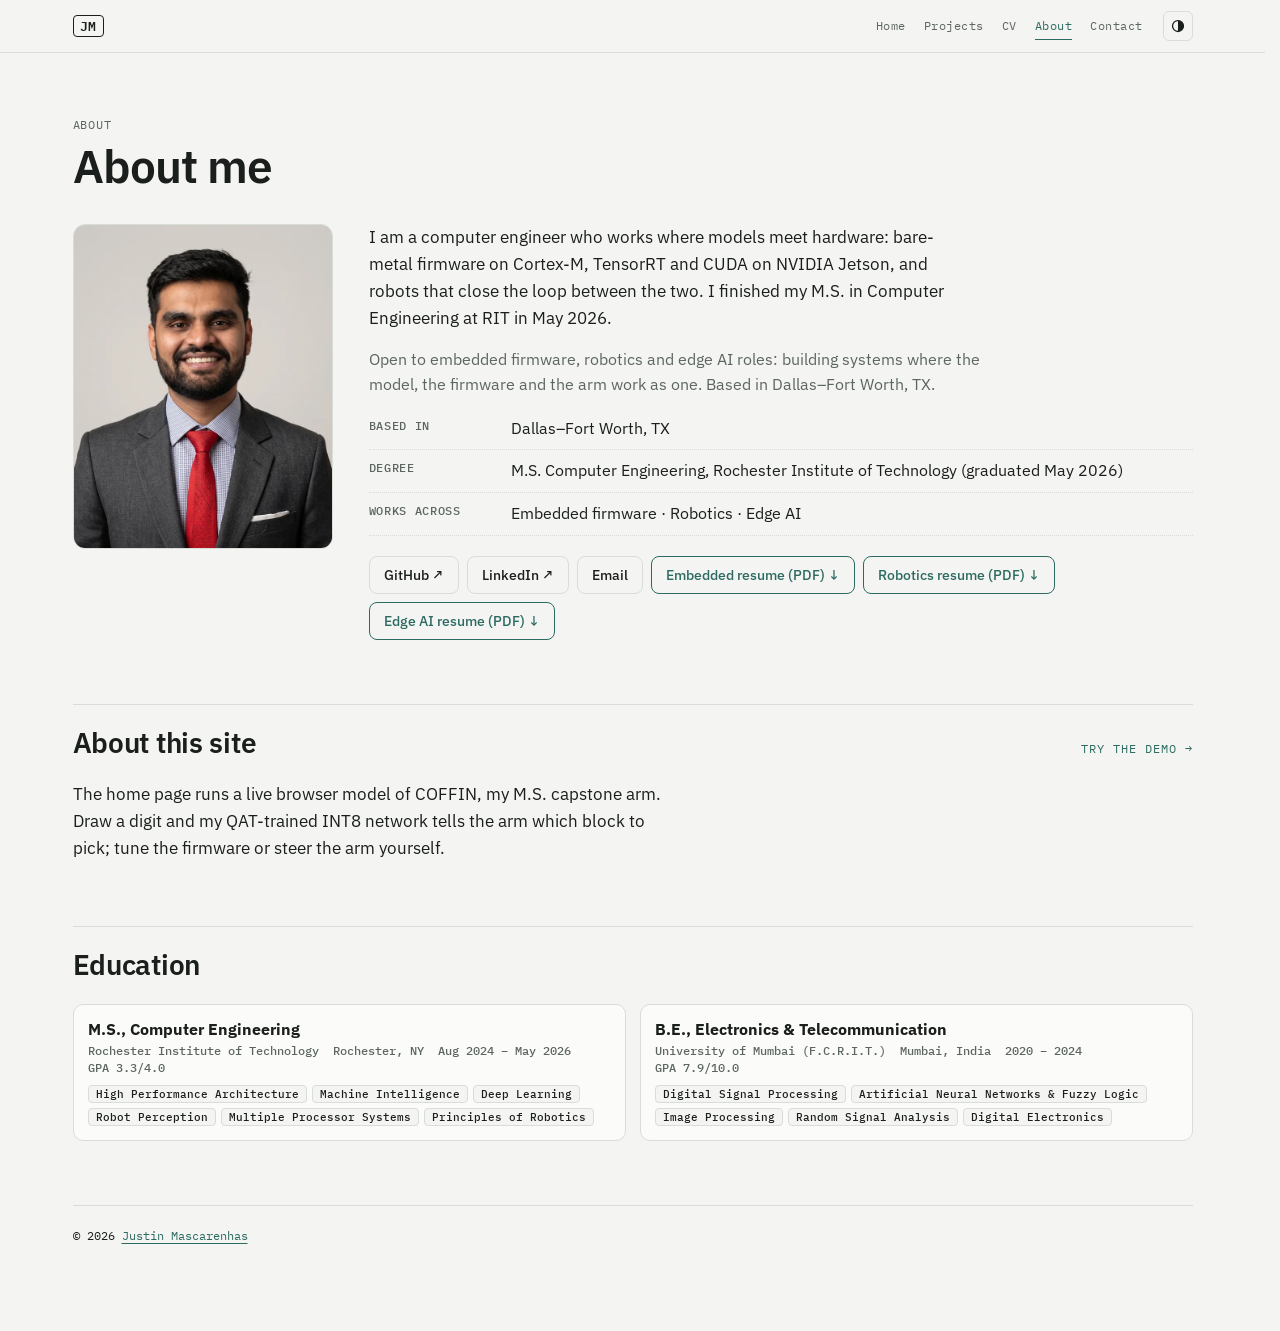
==== about/index.html @ 7a871460 "Command: sliders span exactly the scope; Perceive toggle reads "Parallel" The TX line now has its ow" ====
<!doctype html>
<html lang="en" data-focus="system">
<head>
<meta charset="utf-8">
<meta name="viewport" content="width=device-width, initial-scale=1">
<title>About · Justin Mascarenhas</title>
<meta name="description" content="About Justin Mascarenhas, a computer engineer working across embedded firmware, robotics and edge AI, based in Dallas–Fort Worth, TX.">
<link rel="canonical" href="https://justinmascarenhas.com/about/">
<meta property="og:type" content="website">
<meta property="og:site_name" content="Justin Mascarenhas">
<meta property="og:url" content="https://justinmascarenhas.com/about/">
<meta property="og:title" content="About · Justin Mascarenhas">
<meta property="og:description" content="About Justin Mascarenhas, a computer engineer working across embedded firmware, robotics and edge AI, based in Dallas–Fort Worth, TX.">
<meta property="og:image" content="https://justinmascarenhas.com/assets/img/og-image.png">
<meta property="og:image:width" content="1200">
<meta property="og:image:height" content="630">
<meta property="og:image:alt" content="Justin Mascarenhas: robotics, firmware and edge AI">
<meta name="twitter:card" content="summary_large_image">
<meta name="twitter:title" content="About · Justin Mascarenhas">
<meta name="twitter:description" content="About Justin Mascarenhas, a computer engineer working across embedded firmware, robotics and edge AI, based in Dallas–Fort Worth, TX.">
<meta name="twitter:image" content="https://justinmascarenhas.com/assets/img/og-image.png">
<meta name="theme-color" content="#f4f5f2" media="(prefers-color-scheme: light)">
<meta name="theme-color" content="#111413" media="(prefers-color-scheme: dark)">
<link rel="icon" href="/favicon.svg" type="image/svg+xml">
<script>try{var t=localStorage.getItem("jm-theme");if(t)document.documentElement.setAttribute("data-theme",t)}catch(e){}</script>
<link rel="preconnect" href="https://fonts.googleapis.com">
<link rel="preconnect" href="https://fonts.gstatic.com" crossorigin>
<link rel="stylesheet" href="https://fonts.googleapis.com/css2?family=IBM+Plex+Mono:wght@400;500;600&family=IBM+Plex+Sans:wght@400;500;600&display=swap">
<link rel="stylesheet" href="/assets/css/site.css?v=68e32e24">
<script type="application/ld+json">
{"@context":"https://schema.org","@type":"Person","name":"Justin Mascarenhas","url":"https://justinmascarenhas.com/","sameAs":["https://www.linkedin.com/in/justinmascarenhas/","https://github.com/Jkdxbns"],"alumniOf":{"@type":"CollegeOrUniversity","name":"Rochester Institute of Technology"}}
</script>
</head>
<body>
<a class="skip" href="#main">Skip to content</a>
<svg width="0" height="0" style="position:absolute" aria-hidden="true" focusable="false"><defs>
  <pattern id="gp-minor" width="12" height="12" patternUnits="userSpaceOnUse"><path class="gm" d="M12 0H0V12" fill="none"/></pattern>
  <pattern id="gp-major" width="60" height="60" patternUnits="userSpaceOnUse"><path class="gM" d="M60 0H0V60" fill="none"/></pattern>
</defs></svg>

<header class="top">
  <div class="top-in">
    <a class="mark" href="/" aria-label="Justin Mascarenhas, home">JM</a>
    <nav class="nav" aria-label="Sections">
      <a href="/">Home</a><a href="/projects/">Projects</a><a href="/cv/">CV</a><a href="/about/" aria-current="page">About</a><a href="/#contact">Contact</a>
    </nav>
    <button class="btn tbtn" id="themeBtn" type="button" aria-label="Toggle light or dark theme"><svg viewBox="0 0 16 16" aria-hidden="true"><circle cx="8" cy="8" r="6.25" fill="none" stroke="currentColor" stroke-width="1.5"/><path d="M8 1.75a6.25 6.25 0 0 1 0 12.5z" fill="currentColor"/></svg></button>
  </div>
</header>

<main class="wrap page" id="main">
  <section class="pg-hd">
    <div class="label">About</div>
    <h1>About me</h1>
  </section>
  <div class="me">
    <div class="me-photo" id="aboutPhoto"></div>
    <div class="me-text">
      <p class="about-text" id="aboutText"></p>
      <p class="me-open" id="aboutOpen"></p>
      <dl class="facts" id="aboutFacts"></dl>
      <div class="me-links" id="aboutLinks"></div>
    </div>
  </div>

  <section class="sec" aria-labelledby="h-site">
    <div class="shd"><h2 id="h-site">About this site</h2><a class="label lk" href="/#hero">Try the demo →</a></div>
    <p class="about-text" id="aboutSite"></p>
  </section>

  <section class="sec" aria-labelledby="h-edu">
    <div class="shd"><h2 id="h-edu">Education</h2></div>
    <div class="edu edu-2" id="edu"></div>
  </section>

  <footer class="foot"><span>© 2026 <a href="/">Justin Mascarenhas</a></span></footer>
</main>

<div class="dr-back" id="drBack" hidden></div>
<aside class="drawer" id="drawer" role="dialog" aria-modal="true" aria-labelledby="drTitle" hidden tabindex="-1">
  <div class="dr-hd"><span class="label">Project</span><button class="btn dr-x" id="drClose" type="button" aria-label="Close project details">×</button></div>
  <div class="dr-body" id="drBody"></div>
</aside>

<noscript><p class="wrap">The live demos and project lists need JavaScript. Email: jmascarenhas1998@gmail.com · <a href="https://www.linkedin.com/in/justinmascarenhas/">LinkedIn</a> · <a href="https://github.com/Jkdxbns">GitHub</a></p></noscript>

<script src="/assets/data/content.js?v=7804a0d4"></script>
<script src="/assets/js/theme.js?v=f0f8a6a8"></script>
<script src="/assets/js/site.js?v=393de1bf"></script>
</body>
</html>
---- assets/css/site.css ----
/* Datasheet design system. Hero rules are ported verbatim from hero-reference.html; site rules follow. */
/* Layout: hero text + focus switch; a layer chain (Perceive → Command → Move); then one system board: Edge AI panel | arm panel on top, firmware panel full width below. */
:root{
  --bg:#f4f5f2; --panel:#fbfcfa; --fg:#1a1e1c; --muted:#5c6560; --line:#d8ddd8; --grid:#e7eae6;
  --accent:#2c6a62; --accent-soft:#e2edea; --warm:#a87622; --warm-soft:#f3ead9; --slate:#6b7a86;
  --danger:#b0443a; --danger-soft:#f6e3df;
  /* scope screens are instruments: dark in both themes by choice */
  --scr:#0f1312; --scr-grid:#1f2624; --scr-axis:#33403c; --scr-text:#8e9a95; --ch1:#e0b45a; --cnt:#7fc2b6; --uev:#9aa7c4;
  --f-sans:"IBM Plex Sans",system-ui,-apple-system,"Segoe UI",sans-serif;
  --f-mono:"IBM Plex Mono",ui-monospace,SFMono-Regular,Menlo,monospace;
}
@media (prefers-color-scheme:dark){:root:not([data-theme="light"]){
  --bg:#111413; --panel:#161a18; --fg:#e1e5e2; --muted:#939d97; --line:#29302c; --grid:#1c211f;
  --accent:#84c0b5; --accent-soft:#1c2a27; --warm:#d6a650; --warm-soft:#2a2418; --slate:#9aaab6;
  --danger:#e3806f; --danger-soft:#2e1c19; --scr:#0b0e0d; color-scheme:dark}}
:root[data-theme="dark"]{
  --bg:#111413; --panel:#161a18; --fg:#e1e5e2; --muted:#939d97; --line:#29302c; --grid:#1c211f;
  --accent:#84c0b5; --accent-soft:#1c2a27; --warm:#d6a650; --warm-soft:#2a2418; --slate:#9aaab6;
  --danger:#e3806f; --danger-soft:#2e1c19; --scr:#0b0e0d; color-scheme:dark}
*{box-sizing:border-box}
html{scroll-behavior:smooth}
body{background:var(--bg);color:var(--fg);font-family:var(--f-sans);font-size:16px;line-height:1.6;-webkit-font-smoothing:antialiased}
.wrap{max-width:1160px;margin:0 auto;padding-inline:20px;padding-block:18px 56px}
.btn{font:500 12px var(--f-mono);background:none;border:1px solid var(--line);color:var(--fg);border-radius:6px;padding:5px 10px;cursor:pointer;text-decoration:none;display:inline-block}
.btn:hover{border-color:var(--fg)}
.btn.primary{background:var(--fg);color:var(--bg);border-color:var(--fg)}
:focus-visible{outline:2px solid var(--accent);outline-offset:3px}
.label{font-family:var(--f-mono);font-size:12px;letter-spacing:.08em;text-transform:uppercase;color:var(--muted)}

/* hero text */
.intro{display:grid;grid-template-columns:minmax(0,1.3fr) minmax(0,1fr);gap:20px 48px;align-items:end;padding-block:40px 22px}
@media (max-width:900px){.intro{grid-template-columns:1fr;padding-block:28px 16px}}
h1{font-size:clamp(30px,4vw,46px);line-height:1.08;letter-spacing:-.02em;margin:10px 0 12px;font-weight:600;text-wrap:balance}
.sum{color:var(--muted);max-width:56ch;margin:0}
.side{display:grid;gap:14px}
.ctas{display:flex;flex-wrap:wrap;gap:8px}
.ctas{gap:10px}
.ctas .btn{font:500 15px var(--f-sans);padding:11px 16px;border-radius:8px}
.ctas #resume{background:var(--accent);border-color:var(--accent);color:var(--bg);font-weight:600}
.ctas #resume:hover{filter:brightness(1.08)}
.ctas .cta-contact{border-color:var(--accent);color:var(--accent);font-weight:600}
.ctas .cta-contact:hover{background:var(--accent-soft)}
@media (max-width:420px){.ctas .btn{font-size:14.5px;padding:11px 16px}}
/* sub-text: the live line plus invisible copies of every focus's line share one cell, so its height never changes */
.subwrap{display:grid}
.subwrap>.sum{grid-area:1/1}
.subwrap>.ghost{visibility:hidden}
/* the Resume slot keeps its width when its PDF is missing, so switching focus never moves the buttons */
.ctas #resume{text-align:center}
.ctas #resume[hidden]{display:inline-block!important;visibility:hidden}
.fsw{display:grid;grid-template-columns:repeat(4,minmax(0,1fr));border:1px solid var(--line);border-radius:8px;padding:3px;gap:3px;background:var(--panel);max-width:100%}
.fsw button{font:500 13.5px var(--f-sans);border:0;background:none;color:var(--muted);padding:7px 12px;border-radius:6px;cursor:pointer;white-space:nowrap}
.fsw button[aria-pressed="true"]{background:var(--fg);color:var(--bg)}
.fsw button:not([aria-pressed="true"]):hover{color:var(--fg)}
@media (max-width:440px){.fsw{grid-template-columns:repeat(2,1fr)}}

/* layer chain */
.chain{display:flex;align-items:center;gap:8px;margin-bottom:12px;overflow-x:auto;padding-block:2px}
.layer{font:500 12.5px var(--f-mono);display:inline-flex;align-items:center;gap:6px;padding:5px 12px;border-radius:999px;border:1px solid var(--line);color:var(--muted);background:var(--panel);cursor:pointer;transition:background .35s,color .35s,border-color .35s;white-space:nowrap}
.layer small{font-size:11px;opacity:.75}
.layer::before{content:"";width:7px;height:7px;border-radius:50%;background:var(--line);transition:background .15s,box-shadow .15s}
.layer.on{background:var(--accent);border-color:var(--accent);color:var(--bg)}
.layer.on::before{background:var(--bg);box-shadow:0 0 0 2px color-mix(in srgb,var(--bg) 35%,transparent)}
.layer.flash{animation:cmdflash .45s linear}
.layer.flash.err{animation-name:cmderr}
@keyframes cmdflash{0%,30%,62%{background:var(--warm);border-color:var(--warm);color:var(--bg)}15%,46%,100%{background:var(--panel);border-color:var(--warm);color:var(--warm)}}
@keyframes cmderr{0%,30%,62%{background:var(--danger);border-color:var(--danger);color:var(--bg)}15%,46%,100%{background:var(--panel);border-color:var(--danger);color:var(--danger)}}
.layer.focus:not(.on){border-color:var(--accent);color:var(--accent)}
.layer:hover{border-color:var(--fg)}
.arrow{flex:1;min-width:16px;height:1px;background:var(--line);position:relative}
.arrow::after{content:"";position:absolute;right:0;top:-3px;border:3.5px solid transparent;border-left:6px solid var(--line);border-right:0}
@media (max-width:520px){.layer small{display:none}}

/* board */
/* one-line visitor hint under the layer chain (fixed text, so focus switches never move it) */
.hint-line{display:flex;gap:12px;align-items:baseline;margin:0 0 14px;font-size:14px;line-height:1.55;color:var(--fg);
  background:var(--accent-soft);border:1px solid color-mix(in srgb,var(--accent) 35%,transparent);border-left:3px solid var(--accent);border-radius:6px;padding:9px 14px}
.hint-line b{color:var(--accent);font-weight:600}
.hint-line .try{flex:none;display:inline-flex;align-items:center;gap:6px;font:600 11px var(--f-mono);letter-spacing:.08em;text-transform:uppercase;color:var(--accent)}
.hint-line .try::before{content:"";width:7px;height:7px;border-radius:50%;background:var(--accent);animation:blink 1.4s steps(2) infinite}
@media (max-width:560px){.hint-line{flex-direction:column;gap:4px}}
@media (prefers-reduced-motion:reduce){.hint-line .try::before{animation:none}}
.board{display:grid;grid-template-columns:minmax(0,360px) minmax(0,1fr);grid-template-areas:"edge arm" "fw fw";gap:18px}
@media (max-width:900px){.board{grid-template-columns:1fr;grid-template-areas:"arm" "edge" "fw"}}
.panel{background:var(--panel);border:1px solid var(--line);border-radius:10px;overflow:hidden;min-width:0;transition:border-color .3s,box-shadow .3s}
.panel.focused{border-color:var(--accent);box-shadow:0 0 0 3px var(--accent-soft)}
.phd{min-height:42px;display:flex;justify-content:space-between;align-items:center;gap:10px;padding:0 12px;border-bottom:1px solid var(--line);font-family:var(--f-mono);font-size:12px;color:var(--muted);white-space:nowrap;overflow:hidden}
.phd b{color:var(--fg);font-weight:500}
.phd .tag{color:var(--accent)}
.disp{position:relative}
.strip{border-top:1px solid var(--line);padding:9px 12px 10px;font-family:var(--f-mono);font-size:12px}
#p-edge{grid-area:edge} #p-arm{grid-area:arm} #p-fw{grid-area:fw}
#p-edge .disp{height:380px}
#p-arm .disp{height:452px}
@media (max-width:900px){#p-arm .disp{height:340px}#p-edge .disp{height:340px}}

/* focus gating: panels outside the chosen focus are view only */
.panel.locked .disp,.panel.locked .ctl,.panel.locked .strip{cursor:not-allowed}
.panel.locked .pad,.panel.locked .net,.panel.locked .dual,.panel.locked .erow button,.panel.locked input,.panel.locked .seg{pointer-events:none}
.panel.locked .ctl,.panel.locked .clearbtn,.panel.locked .seg{opacity:.55}
.panel.locked .clearbtn{pointer-events:none}
/* arm */
.hdr-r{display:flex;align-items:center;gap:10px}
.retry{font-size:11.5px;padding:3px 9px}
.retry.attn{border-color:var(--danger);color:var(--danger);animation:attn 1.2s ease-in-out infinite}
@keyframes attn{50%{box-shadow:0 0 0 3px var(--danger-soft)}}
@media (max-width:520px){.hdr-r #hint{display:none}}
#stage{cursor:crosshair;touch-action:pan-y}
#stage.over-block,#stage.over-cam{cursor:pointer}
#stage canvas{display:block;width:100%;height:100%}
.warn{position:absolute;left:50%;top:44%;transform:translate(-50%,-50%) scale(.96);display:grid;gap:2px;justify-items:center;text-align:center;background:var(--danger-soft);border:1px solid var(--danger);color:var(--danger);border-radius:6px;padding:7px 12px;font-family:var(--f-mono);font-size:11.5px;pointer-events:none;opacity:0;transition:opacity .15s,transform .15s;max-width:calc(100% - 24px)}
.warn.on{opacity:1;transform:translate(-50%,-50%) scale(1)}
.warn b{font-weight:500;letter-spacing:.06em;display:flex;align-items:center;gap:7px}
.warn b::before{content:"";width:7px;height:7px;border-radius:50%;background:var(--danger);animation:blink .7s steps(2) infinite}
.warn span{color:var(--fg);opacity:.85}
@keyframes blink{50%{opacity:0}}
@media (max-width:480px){.warn{font-size:10.5px;padding:6px 9px}}

/* edge ai */
.seg{display:inline-flex;border:1px solid var(--line);border-radius:6px;overflow:hidden;flex:none}
.seg button{font:500 11.5px var(--f-mono);border:0;background:none;color:var(--muted);padding:4px 9px;cursor:pointer}
.seg button[aria-pressed="true"]{background:var(--accent);color:var(--bg)}
.edge{display:grid;grid-template-rows:auto minmax(0,1fr);gap:10px;padding:12px;height:100%}
.etop{display:grid;grid-template-columns:184px minmax(0,1fr);gap:14px;align-items:start}
@media (max-width:420px){.etop{grid-template-columns:150px minmax(0,1fr)}}
.pad{position:relative;width:100%;aspect-ratio:1;border:2px solid var(--accent);border-radius:8px;background:var(--bg);touch-action:none;cursor:crosshair;overflow:hidden}
.pad canvas{display:block;width:100%;height:100%}
/* the drawing area: the pad's own edge is the boundary (accent, heavier than the grey panel lines),
   with a filled "draw here" tab in its corner */
.pad canvas{transition:opacity .35s}
.pad.fade canvas{opacity:0}
.pad-tag{position:absolute;top:0;left:0;font:600 10px/14px var(--f-mono);letter-spacing:.08em;text-transform:uppercase;color:var(--bg);background:var(--accent);padding:2px 8px 3px 7px;border-radius:0 0 6px 0;pointer-events:none}
.panel.locked .pad{border-color:var(--line)}
.panel.locked .pad-tag{opacity:.4}
.pad .ph{position:absolute;inset:0;display:grid;place-items:center;font-family:var(--f-mono);font-size:12px;font-weight:500;color:var(--accent);pointer-events:none;transition:opacity .2s;text-align:center}
.digit{font-size:54px;line-height:1;font-weight:600;color:var(--accent);font-variant-numeric:tabular-nums}
.digit.wait{color:var(--line)}
.conf{font-family:var(--f-mono);font-size:11.5px;color:var(--muted)}
.cmdout{font-family:var(--f-mono);font-size:12px;color:var(--warm);margin-top:6px;min-height:1.4em}
.clearbtn{margin-top:10px;font-size:12px;padding:5px 14px}
.net{position:relative;min-height:0;min-width:0}
.net canvas{display:block;width:100%}
.tip{position:absolute;pointer-events:none;background:var(--fg);color:var(--bg);font-family:var(--f-mono);font-size:11px;line-height:1.5;padding:8px 9px;border-radius:6px;transform:translate(-50%,calc(-100% - 12px));opacity:0;transition:opacity .12s;white-space:nowrap;z-index:2;display:grid;gap:6px;justify-items:start}
.tip.on{opacity:1}
.tip canvas{width:72px;height:72px;image-rendering:pixelated;border-radius:3px}
.erow{display:flex;flex-wrap:wrap;gap:6px 12px;align-items:center}
.erow+.erow{margin-top:8px}
.counters{display:flex;flex-wrap:wrap;gap:4px 12px;color:var(--muted);font-variant-numeric:tabular-nums}
.counters b,.erow b{color:var(--fg);font-weight:500}
.muted{color:var(--muted)}

/* firmware */
/* TX line on its own row; the sliders sit beside the scope only, so their column spans exactly the canvas */
.fwgrid{display:grid;grid-template-columns:minmax(0,1.35fr) minmax(0,1fr);grid-template-areas:"tx ." "scope ctl";column-gap:18px;padding:12px}
.fwgrid .tx{grid-area:tx}.fwgrid .fscope{grid-area:scope}.fwgrid .ctl{grid-area:ctl}
@media (max-width:760px){.fwgrid{grid-template-columns:1fr;grid-template-areas:"tx" "scope" "ctl";row-gap:14px}.fwgrid .tx{margin-bottom:-6px}}
.tx{display:flex;flex-wrap:wrap;gap:4px 10px;align-items:baseline;padding-bottom:7px;margin-bottom:8px;border-bottom:1px dashed var(--line);font-family:var(--f-mono);font-size:12px}
.tx .k{color:var(--muted)}
.tx b{font-weight:500;color:var(--warm);background:var(--warm-soft);padding:0 6px;border-radius:3px}
.tx b.err{color:var(--danger);background:var(--danger-soft)}
.tx .note{color:var(--muted);margin-left:auto;overflow:hidden;text-overflow:ellipsis;white-space:nowrap;max-width:62%}
@media (max-width:480px){.tx .note{max-width:100%;margin-left:0}}
.fscope{height:156px;border-radius:8px;overflow:hidden;background:var(--scr)}
.fscope canvas{display:block;width:100%;height:100%}
/* sliders span the scope's height: first label level with its top edge, last slider level with its bottom edge */
.ctl{display:grid;gap:12px;align-content:space-between;font-family:var(--f-mono);font-size:12px}
.ctl>div:first-child .h{margin-top:-4px}  /* puts the cap height of "Joint speed" on the scope's top edge */
.ctl .h{display:flex;justify-content:space-between;gap:8px;margin-bottom:4px}
.ctl .h span{color:var(--muted)}
.ctl .h b{font-weight:500;font-variant-numeric:tabular-nums}
input[type=range]{width:100%;accent-color:var(--accent);margin:0}
.dual{position:relative;height:22px;touch-action:none;cursor:pointer}
.dual .trk{position:absolute;left:0;right:0;top:9px;height:4px;border-radius:2px;background:var(--grid)}
.dual .sel{position:absolute;top:9px;height:4px;border-radius:2px;background:var(--accent)}
.dual .th{position:absolute;top:4px;width:14px;height:14px;margin-left:-7px;border-radius:50%;background:var(--accent);border:2px solid var(--panel);box-shadow:0 0 0 1px var(--accent);padding:0;cursor:grab}
.code{background:var(--bg);border:1px solid var(--line);border-radius:6px;padding:8px 10px;font-size:11.5px;line-height:1.7;overflow-x:auto;white-space:pre}
.code .c{color:var(--muted)}
.code .n{color:var(--warm);font-weight:500}

/* ================= site (beyond the hero) ================= */
[hidden]{display:none!important}
html{scrollbar-gutter:stable;scroll-padding-top:64px}
body{margin:0;overflow-x:hidden}
img,video{max-width:100%;display:block}
a{color:inherit}
h1,h2,h3{font-weight:600}
.skip{position:absolute;left:-9999px;top:8px;z-index:60;background:var(--fg);color:var(--bg);padding:6px 10px;border-radius:6px;font:500 13px var(--f-sans)}
.skip:focus{left:12px}

/* top bar */
.top{position:sticky;top:0;z-index:30;background:var(--bg);border-bottom:1px solid var(--line)}
.top-in{max-width:1160px;margin:0 auto;padding-inline:20px;height:52px;display:flex;align-items:center;gap:20px}
.mark{font:600 13px var(--f-mono);letter-spacing:.06em;color:var(--fg);text-decoration:none;border:1px solid var(--fg);border-radius:4px;padding:2px 6px;line-height:1.3}
.mark:hover{color:var(--accent);border-color:var(--accent)}
.nav{display:flex;gap:18px;margin-left:auto;font-family:var(--f-mono);font-size:12px;letter-spacing:.04em}
.nav a{color:var(--muted);text-decoration:none;padding-block:4px}
.nav a:hover{color:var(--fg)}
.tbtn{width:30px;height:30px;padding:0;display:inline-grid;place-items:center;flex:none}
.tbtn svg{width:14px;height:14px}
@media (max-width:480px){.top-in{gap:12px}.nav{gap:11px;font-size:11.5px;letter-spacing:0}}
@media (max-width:350px){.nav{gap:8px;font-size:11px}}

/* section scaffolding */
.sec{margin-top:64px;padding-top:22px;border-top:1px solid var(--line)}
.shd{display:flex;flex-wrap:wrap;justify-content:space-between;align-items:baseline;gap:6px 18px;margin-bottom:22px}
.shd h2{font-size:clamp(22px,2.6vw,28px);line-height:1.15;letter-spacing:-.01em;margin:0}
.shd .label{white-space:nowrap}
h3.sub{font-family:var(--f-mono);font-size:12px;font-weight:500;letter-spacing:.08em;text-transform:uppercase;color:var(--muted);margin:0 0 12px}

/* rise-in: elements below the first screen start visible, slightly lowered and dimmed */
.js .rise{opacity:.35;transform:translateY(14px);transition:opacity .6s ease,transform .6s ease}
.js .rise.in{opacity:1;transform:none}

/* project cards */
.cards{display:grid;grid-template-columns:repeat(3,minmax(0,1fr));gap:18px}
@media (max-width:1023px){.cards{grid-template-columns:repeat(2,minmax(0,1fr))}}
@media (max-width:640px){.cards{grid-template-columns:minmax(0,1fr)}}
.card{position:relative;background:var(--panel);border:1px solid var(--line);border-radius:10px;overflow:hidden;display:flex;flex-direction:column;min-width:0}
.js .card.rise.in,.card{transition:opacity .6s ease,transform .25s ease,border-color .25s,box-shadow .25s}
.card:hover{border-color:var(--muted);transform:translateY(-3px);box-shadow:0 6px 18px -12px color-mix(in srgb,var(--fg) 40%,transparent)}
.card:focus-within{border-color:var(--accent)}
.media{aspect-ratio:16/9;background:var(--grid);border-bottom:1px solid var(--line);overflow:hidden;position:relative}
.media img{width:100%;height:100%;object-fit:cover}
.cbody{padding:14px 14px 16px;display:flex;flex-direction:column;gap:8px;flex:1}
.cbody h3{font-size:17px;line-height:1.3;margin:0;font-weight:600;letter-spacing:-.005em}
.cbtn{all:unset;cursor:pointer}
.cbtn::after{content:"";position:absolute;inset:0;z-index:1}
.cbtn:focus-visible{outline:none}
.card:has(.cbtn:focus-visible){outline:2px solid var(--accent);outline-offset:3px}
.blurb{margin:0;color:var(--muted);font-size:14.5px;line-height:1.55}
.more-hint{margin-top:auto;padding-top:4px;font:500 11.5px var(--f-mono);color:var(--accent)}

/* datasheet characteristics table */
.spec{width:100%;border-collapse:collapse;font-size:12.5px;margin-top:4px}
.spec caption{text-align:left;font:500 10.5px var(--f-mono);letter-spacing:.08em;text-transform:uppercase;color:var(--muted);padding-bottom:5px}
.spec th{font:500 10.5px var(--f-mono);letter-spacing:.06em;text-transform:uppercase;color:var(--muted);text-align:left;padding:4px 6px;border-bottom:1px solid var(--fg);background:var(--bg)}
.spec td{padding:5px 6px;border-bottom:1px solid var(--line);vertical-align:top}
.spec td:nth-child(2){font-family:var(--f-mono);font-weight:500;font-variant-numeric:tabular-nums;color:var(--fg)}
.spec td:nth-child(3){font-family:var(--f-mono);color:var(--muted);font-size:11.5px}
.spec th:nth-child(1){width:44%}
.spec th:nth-child(3){width:22%}

/* graph-paper placeholder for images that are still to come */
.ph-img{position:absolute;inset:0;display:grid;place-items:center;background:var(--panel)}
.ph-img svg{position:absolute;inset:0;width:100%;height:100%}
.ph-img .gm{stroke:var(--grid);stroke-width:1}
.ph-img .gM{stroke:var(--line);stroke-width:1}
.ph-img span{position:relative;font:500 13px var(--f-mono);color:var(--muted);background:var(--panel);border:1px solid var(--line);border-radius:4px;padding:6px 10px;max-width:80%;text-align:center;line-height:1.45}

/* all projects: filters + datasheet index */
.chips{display:flex;flex-wrap:wrap;gap:6px;margin-bottom:16px}
.chip{font:500 12px var(--f-mono);border:1px solid var(--line);background:var(--panel);color:var(--muted);border-radius:999px;padding:4px 12px;cursor:pointer}
.chip:hover{color:var(--fg);border-color:var(--fg)}
.chip[aria-pressed="true"]{background:var(--fg);border-color:var(--fg);color:var(--bg)}
.idx{border-top:1px solid var(--fg)}
.row{position:relative;display:grid;grid-template-columns:132px minmax(0,1fr) minmax(0,.9fr) 18px;gap:16px;align-items:center;padding:12px 4px;border-bottom:1px solid var(--line);transition:background .2s}
.row:hover{background:var(--panel)}
.row .thumb{aspect-ratio:16/9;border:1px solid var(--line);border-radius:5px;overflow:hidden;position:relative;background:var(--grid)}
.row .thumb img{width:100%;height:100%;object-fit:cover}
.row .thumb .ph-img span{font-size:10px;padding:2px 5px;border:0;background:none}
.row h3{font-size:15.5px;margin:2px 0 3px;line-height:1.3}
.row .tags{display:flex;flex-wrap:wrap;gap:4px 10px;font:500 11px var(--f-mono);color:var(--muted);text-transform:uppercase;letter-spacing:.06em}
.row .key{font-family:var(--f-mono);font-size:12px;color:var(--muted)}
.row .key b{color:var(--fg);font-weight:500}
.row .go{font-family:var(--f-mono);color:var(--muted)}
.row:hover .go{color:var(--accent)}
.row:has(.cbtn:focus-visible){outline:2px solid var(--accent);outline-offset:-2px}
@media (max-width:760px){.row{grid-template-columns:96px minmax(0,1fr);gap:4px 14px;align-items:start}.row .key{grid-column:2}.row .go{display:none}}
.empty{color:var(--muted);font-size:14px;padding:14px 4px}

.lower{display:grid;grid-template-columns:minmax(0,1.2fr) minmax(0,1fr);gap:18px;margin-top:28px}
@media (max-width:860px){.lower{grid-template-columns:minmax(0,1fr)}}
.box{background:var(--panel);border:1px solid var(--line);border-radius:10px;padding:14px}
.nowb{display:grid;grid-template-columns:150px minmax(0,1fr);gap:14px}
@media (max-width:480px){.nowb{grid-template-columns:minmax(0,1fr)}}
.nowb .thumb{aspect-ratio:16/9;border:1px solid var(--line);border-radius:5px;overflow:hidden}
.nowb .thumb img{width:100%;height:100%;object-fit:cover}
.nowb h4,.arch h4{margin:0 0 4px;font-size:15.5px;line-height:1.3}
.nowb p,.arch p{margin:0 0 8px;color:var(--muted);font-size:14px;line-height:1.55}
.status{display:inline-flex;align-items:center;gap:6px;font:500 11px var(--f-mono);letter-spacing:.06em;text-transform:uppercase;color:var(--warm);border:1px dashed var(--warm);border-radius:999px;padding:1px 8px;margin-bottom:6px}
.status::before{content:"";width:6px;height:6px;border-radius:50%;background:var(--warm);animation:blink 1.4s steps(2) infinite}
.arch{display:grid;grid-template-columns:96px minmax(0,1fr);gap:12px;align-items:start}
.arch .thumb{aspect-ratio:16/9;border:1px solid var(--line);border-radius:5px;overflow:hidden}
.arch .thumb img{width:100%;height:100%;object-fit:cover}
.stack{display:flex;flex-wrap:wrap;gap:5px;margin:0;padding:0;list-style:none}
.stack li{font:500 11px var(--f-mono);border:1px solid var(--line);border-radius:4px;padding:1px 7px;color:var(--fg);background:var(--bg)}
.lnk{font:500 12px var(--f-mono);color:var(--accent);text-decoration:none;display:inline-block;margin-top:8px}
.lnk:hover{text-decoration:underline;text-underline-offset:3px}

/* project tile: centred over a dimmed, blurred page */
.dr-back{position:fixed;inset:0;z-index:40;background:color-mix(in srgb,#000 55%,transparent);-webkit-backdrop-filter:blur(3px);backdrop-filter:blur(3px);opacity:0;transition:opacity .22s}
.dr-back.open{opacity:1}
.drawer{position:fixed;z-index:41;left:50%;top:50%;width:min(760px,calc(100vw - 32px));max-height:min(88vh,920px);background:var(--panel);border:1px solid var(--line);border-radius:14px;display:flex;flex-direction:column;overflow:hidden;outline:none;
  box-shadow:0 30px 80px -30px rgba(0,0,0,.55);transform:translate(-50%,-47%) scale(.97);opacity:0;transition:transform .26s cubic-bezier(.2,.7,.2,1),opacity .2s}
.drawer.open{transform:translate(-50%,-50%);opacity:1}
.dr-hd{display:flex;justify-content:space-between;align-items:center;gap:10px;min-height:48px;padding:0 14px;border-bottom:1px solid var(--line);flex:none}
.dr-x{font-size:16px;line-height:1;padding:5px 10px}
.dr-body{flex:1 1 auto;min-height:0;overflow-y:auto;overscroll-behavior:contain;padding:16px 18px 32px;display:grid;grid-auto-rows:max-content;gap:18px;align-content:start}
.dr-body .media{border:1px solid var(--line);border-radius:8px}
.dr-body .media video,.dr-body .media img{width:100%;height:100%;object-fit:cover}
.dr-body h2{font-size:clamp(20px,2.4vw,24px);line-height:1.2;margin:4px 0 0;letter-spacing:-.01em}
.dr-body ul.bul{margin:0;padding-left:18px;display:grid;gap:8px;font-size:14.5px;line-height:1.55}
.dr-body ul.bul li::marker{color:var(--accent)}
.demo{display:block;font-size:14px;color:var(--accent);background:var(--accent-soft);border:1px solid color-mix(in srgb,var(--accent) 35%,transparent);border-radius:6px;padding:9px 12px;text-decoration:none}
.demo:hover{border-color:var(--accent)}
.demo b{font-family:var(--f-mono);font-size:11.5px;font-weight:500;letter-spacing:.06em;text-transform:uppercase;margin-right:6px}
.bars{display:grid;gap:7px}
.brow{display:grid;grid-template-columns:minmax(0,120px) minmax(0,1fr) 72px;gap:10px;align-items:center;font-size:12.5px}
.brow .bl{color:var(--muted)}
.brow .bt{height:12px;background:var(--grid);border-radius:2px;overflow:hidden}
.brow .bt i{display:block;height:100%;width:0;background:var(--muted);border-radius:2px;transition:width .8s cubic-bezier(.2,.7,.2,1)}
.brow.best .bt i{background:var(--accent)}
.brow b{font:500 12px var(--f-mono);text-align:right;font-variant-numeric:tabular-nums}
.brow.best b{color:var(--accent)}
.drawer.bars-on .brow .bt i{width:var(--w)}
.ghb{justify-self:start;font:500 13px var(--f-sans);padding:8px 14px}
@media (max-width:640px){
  .drawer{width:calc(100vw - 20px);max-height:90vh}
  .brow{grid-template-columns:minmax(0,96px) minmax(0,1fr) 64px}
}

/* experience timeline */
.tl{list-style:none;margin:0;padding:0;position:relative}
.tl::before{content:"";position:absolute;left:5px;top:6px;bottom:6px;width:1px;background:var(--line)}
.tl>li{position:relative;padding:0 0 26px 30px}
.tl>li::before{content:"";position:absolute;left:0;top:7px;width:11px;height:11px;border-radius:50%;background:var(--bg);border:2px solid var(--accent)}
.tl-h{display:flex;flex-wrap:wrap;justify-content:space-between;gap:2px 14px;align-items:baseline}
.tl-h h3{font-size:16.5px;margin:0;line-height:1.35}
.tl-h h3 span{color:var(--muted);font-weight:500}
.tl .when{font:500 12px var(--f-mono);color:var(--muted);white-space:nowrap}
.tl .where{font-size:13.5px;color:var(--muted);margin:1px 0 6px}
.tl ul{margin:0;padding-left:18px;display:grid;gap:6px;font-size:14.5px;line-height:1.55;max-width:80ch}
.tl ul li::marker{color:var(--accent)}
.tl .rest-b[hidden]{display:none}
.morebtn{margin-top:8px;font-size:11.5px;padding:3px 9px}
.lead-label{margin:6px 0 16px 30px}

/* about */
.about{display:grid;grid-template-columns:minmax(0,1fr) minmax(0,1fr);gap:28px 40px}
@media (max-width:860px){.about{grid-template-columns:minmax(0,1fr)}}
.about-text{font-size:17px;line-height:1.6;margin:0 0 26px;max-width:60ch}
.edu{display:grid;gap:14px}
.edu .box h4{margin:0;font-size:15.5px;line-height:1.35}
.edu .meta{display:flex;flex-wrap:wrap;gap:2px 14px;font:500 12px var(--f-mono);color:var(--muted);margin:4px 0 10px}
.awards{margin:0 0 26px;padding-left:18px;display:grid;gap:8px;font-size:14.5px;line-height:1.5}
.awards li::marker{color:var(--accent)}
.skills{width:100%;border-collapse:collapse;font-size:13.5px}
.skills th{text-align:left;vertical-align:top;font:500 11px var(--f-mono);letter-spacing:.06em;text-transform:uppercase;color:var(--muted);padding:8px 12px 8px 0;width:34%;border-bottom:1px solid var(--line)}
.skills td{padding:7px 0;border-bottom:1px solid var(--line);line-height:1.55}
.skills tr:first-child th,.skills tr:first-child td{border-top:1px solid var(--fg)}
@media (max-width:480px){.skills th{width:40%}}

/* contact + footer */
.ct{display:grid;grid-template-columns:minmax(0,1fr) 190px;gap:40px;align-items:end}
@media (max-width:860px){.ct{grid-template-columns:minmax(0,1fr)}.ct-art{display:none}}
.ct-h{font-size:clamp(30px,4vw,42px);line-height:1.1;letter-spacing:-.02em;margin:0 0 12px;font-weight:600}
.ct-intro{color:var(--muted);font-size:clamp(16px,1.8vw,19px);line-height:1.6;max-width:60ch;margin:0 0 24px}
.ct-grid{display:grid;grid-template-columns:repeat(2,minmax(0,1fr));gap:14px}
@media (max-width:620px){.ct-grid{grid-template-columns:minmax(0,1fr)}}
.ct-card{position:relative;display:flex;align-items:center;gap:16px;padding:18px 20px;border:1px solid var(--line);border-radius:12px;background:var(--panel);color:var(--fg);text-decoration:none;min-width:0;transition:border-color .2s,transform .2s,box-shadow .2s}
a.ct-card:hover,.ct-card.ct-click:hover,.ct-card:focus-within{border-color:var(--accent);transform:translateY(-2px);box-shadow:0 8px 22px -16px var(--accent)}
.ct-card.ct-click{cursor:pointer}
.ct-card .ic{flex:none;width:28px;height:28px;color:var(--accent)}
.ct-card>span{min-width:0}
.ct-card b{display:block;font-weight:600;font-size:16px;line-height:1.3}
.ct-card b a{color:inherit;text-decoration:none}
.ct-card b a:hover{color:var(--accent)}
.ct-card small{display:block;color:var(--muted);font-size:14px;margin-top:3px;overflow-wrap:anywhere}
.ct-copy{margin-left:auto;flex:none;font:500 11.5px var(--f-mono);border:1px solid var(--line);background:none;color:var(--fg);border-radius:6px;padding:4px 9px;cursor:pointer}
.ct-copy:hover{border-color:var(--accent);color:var(--accent)}
.copied{position:absolute;right:20px;bottom:5px;font:500 11px var(--f-mono);color:var(--accent)}
.ct-res a{color:var(--muted);text-decoration:none;border-bottom:1px dotted var(--line)}
.ct-res a:hover{color:var(--fg)}
.ct-res a.cur{color:var(--accent);font-weight:600;border-bottom-color:var(--accent)}
.ct-art{width:100%;height:auto;color:var(--accent);margin-bottom:6px}
.foot{margin-top:64px;padding-block:22px 32px;border-top:1px solid var(--line);display:grid;gap:10px;color:var(--muted)}
.foot span:first-child{font-size:15px;color:var(--fg)}
.foot span:last-child{font:12px var(--f-mono)}
.foot a{color:var(--accent);text-decoration:underline;text-underline-offset:3px}
@media (prefers-reduced-motion:reduce){a.ct-card:hover,.ct-card.ct-click:hover,.ct-card:focus-within{transform:none}}
@media (max-width:420px){.ct-card{gap:12px;padding:15px 14px}.ct-card .ic{width:24px;height:24px}.ct-card small{font-size:13px;overflow-wrap:normal}.ct-copy{padding:4px 7px}}

/* 404 */
.nf{min-height:60vh;display:grid;align-content:center;gap:12px;padding-block:60px}
.nf h1{margin:0}
.nf p{color:var(--muted);margin:0 0 8px;max-width:50ch}

@media (prefers-reduced-motion:reduce){.js .rise{opacity:1;transform:none}.card:hover{transform:none}.brow .bt i{transition:none}.status::before{animation:none}}
/* panel headers wrap instead of clipping Retry or the Serial/64-lane switch (narrow screens, "view only" tag) */
.phd{flex-wrap:wrap;row-gap:6px;padding-block:6px}
@media (max-width:520px){.phd{padding-block:8px;white-space:normal}.phd>span:first-child{white-space:nowrap}}
@media (prefers-reduced-motion:reduce){*{transition:none!important;animation:none!important}html{scroll-behavior:auto}}

/* sub-pages: Projects, CV, About */
.vh{position:absolute;width:1px;height:1px;overflow:hidden;clip:rect(0 0 0 0);white-space:nowrap}
.lk{text-decoration:none;color:var(--accent)}
.lk:hover{text-decoration:underline;text-underline-offset:3px}
.nav a[aria-current="page"]{color:var(--accent);border-bottom:1px solid var(--accent)}
.page .pg-hd{padding-block:44px 6px;display:grid;gap:8px}
.page .pg-hd h1{margin:0}
.ptools{display:flex;flex-wrap:wrap;gap:10px 16px;align-items:center;justify-content:space-between;margin:26px 0 8px}
.ptools .chips{margin:0}
.search input{font:14px var(--f-sans);color:var(--fg);background:var(--panel);border:1px solid var(--line);border-radius:8px;padding:8px 12px;width:min(320px,100%)}
.search input:focus{outline:2px solid var(--accent);outline-offset:1px;border-color:var(--accent)}
@media (max-width:640px){.search,.search input{width:100%}}
.meta-line{margin:6px 0 16px}
#ongoing .nowb+.nowb,#nowB .nowb+.nowb{margin-top:16px}
#arch .arch+.arch{margin-top:14px}
.cv-pdf{display:flex;flex-wrap:wrap;gap:10px;margin-top:10px}
.pdfbtn{font:600 14px var(--f-sans);padding:10px 16px;border-radius:8px;border-color:var(--accent);color:var(--accent)}
.pdfbtn:hover{background:var(--accent-soft)}
.edu-2{grid-template-columns:repeat(2,minmax(0,1fr))}
@media (max-width:760px){.edu-2{grid-template-columns:minmax(0,1fr)}}
.me{display:grid;grid-template-columns:260px minmax(0,1fr);gap:36px;align-items:start;margin-top:26px}
@media (max-width:760px){.me{grid-template-columns:minmax(0,1fr);gap:22px}.me-photo{max-width:220px}}
.me-photo{aspect-ratio:4/5;border:1px solid var(--line);border-radius:12px;overflow:hidden;display:grid;place-items:center;
  background-color:var(--panel);background-image:linear-gradient(var(--grid) 1px,transparent 1px),linear-gradient(90deg,var(--grid) 1px,transparent 1px);background-size:14px 14px}
.me-photo .mono{font:600 56px var(--f-mono);color:var(--accent);letter-spacing:.02em}
.me-photo.has{background:none}
.me-photo img{width:100%;height:100%;object-fit:cover;display:block}
.me-text .about-text{margin-bottom:14px}
.me-open{color:var(--muted);margin:0 0 18px;max-width:62ch;line-height:1.6}
.facts{display:grid;gap:8px;margin:0 0 20px}
.facts div{display:grid;grid-template-columns:130px minmax(0,1fr);gap:12px;padding-bottom:8px;border-bottom:1px dotted var(--line)}
.facts dt{font:500 11.5px var(--f-mono);letter-spacing:.06em;text-transform:uppercase;color:var(--muted);padding-top:2px}
.facts dd{margin:0}
.me-links{display:flex;flex-wrap:wrap;gap:8px}
.me-links .btn{font:500 14px var(--f-sans);padding:9px 14px;border-radius:8px}
.wip-about{margin:0;line-height:1.6;max-width:65ch}
.sk-tiles{display:grid;grid-template-columns:repeat(auto-fill,minmax(250px,1fr));gap:12px}
.sk-tile{background:var(--panel);border:1px solid var(--line);border-radius:10px;padding:14px 14px 16px;min-width:0}
.sk-tile h3{margin:0 0 10px}
.sk-tile .stack{gap:6px}
.sk-tile .stack li{font-size:11.5px;padding:2px 8px;line-height:1.5}
/* CV experience: dated tiles on a rail */
.xpl{list-style:none;margin:0;padding:0;display:grid;gap:14px}
.xp{position:relative;display:grid;grid-template-columns:150px 26px minmax(0,1fr)}
.xp::before{content:"";position:absolute;left:162px;top:0;bottom:-14px;width:1px;background:var(--line)}
.xp:last-child::before{bottom:auto;height:22px}
.xp::after{content:"";position:absolute;left:157px;top:17px;width:11px;height:11px;border-radius:50%;background:var(--bg);border:2px solid var(--accent);box-sizing:border-box}
.xp-when{font:500 12px var(--f-mono);color:var(--muted);text-align:right;padding-top:15px;line-height:1.45;white-space:nowrap}
.xp-tile{grid-column:3;background:var(--panel);border:1px solid var(--line);border-radius:10px;padding:14px 18px 6px;min-width:0}
.xp-h{display:flex;flex-wrap:wrap;align-items:baseline;gap:2px 10px;padding-bottom:10px}
.xp-h h3{margin:0;font-size:16px;line-height:1.35}
.xp-co{color:var(--accent);font-weight:500;font-size:14.5px}
.xp-loc{margin-left:auto;font:12px var(--f-mono);color:var(--muted)}
.xp-pts{list-style:none;margin:0;padding:0}
.xp-pts li{padding:8px 0;border-top:1px dashed var(--line);font-size:14px;line-height:1.55}
.xp-lead{margin:26px 0 14px 176px}
@media (max-width:640px){
  .xp{grid-template-columns:20px minmax(0,1fr)}
  .xp::before{left:5px}
  .xp::after{left:0;top:3px}
  .xp-when{grid-column:2;text-align:left;padding:0 0 6px}
  .xp-tile{grid-column:2;padding:12px 14px 4px}
  .xp-loc{margin-left:0;flex-basis:100%}
  .xp-lead{margin-left:20px}
}
/* CV projects: area tabs + small tabbed tiles */
.cvtabs{display:flex;gap:2px;border-bottom:1px solid var(--line);margin:0 0 30px;overflow-x:auto;scrollbar-width:none}
.cvtabs button{font:500 12px var(--f-mono);letter-spacing:.04em;background:none;border:0;border-bottom:2px solid transparent;margin-bottom:-1px;padding:9px 12px;color:var(--muted);cursor:pointer;white-space:nowrap}
.cvtabs button span{font-size:10.5px;opacity:.7}
@media (max-width:640px){.cvtabs{flex-wrap:wrap}.cvtabs button{padding:8px 9px}}
.cvtabs button:hover{color:var(--fg)}
.cvtabs button[aria-pressed="true"]{color:var(--accent);border-bottom-color:var(--accent)}
.cvtiles{display:grid;grid-template-columns:repeat(auto-fill,minmax(250px,1fr));gap:34px 14px}
.cvt{position:relative;background:var(--panel);border:1px solid var(--line);border-radius:0 10px 10px 10px;padding:14px 16px 14px;cursor:pointer;min-width:0;transition:border-color .2s,transform .2s}
.cvt:hover{border-color:var(--muted);transform:translateY(-2px)}
.cvt:has(.cbtn:focus-visible){outline:2px solid var(--accent);outline-offset:3px}
.cvt .tab{position:absolute;left:-1px;bottom:calc(100% - 1px);font:500 10.5px var(--f-mono);letter-spacing:.07em;text-transform:uppercase;color:var(--accent);background:var(--panel);border:1px solid var(--line);border-bottom:0;border-radius:7px 7px 0 0;padding:4px 10px 3px}
.cvt:hover .tab{border-color:var(--muted)}
.cvt h3{margin:0;font-size:15px;line-height:1.35}
.cvt .cbtn{font:inherit;font-weight:600;text-align:left;color:var(--fg);background:none;border:0;padding:0;cursor:pointer}
.cvt:hover .cbtn{color:var(--accent)}
.cvt .cbtn:focus-visible{outline:none}
.cvt-meta{font:11.5px var(--f-mono);color:var(--muted);margin:4px 0 8px}
.cvt p{margin:0;font-size:13.5px;line-height:1.55;color:var(--muted);display:-webkit-box;-webkit-line-clamp:3;-webkit-box-orient:vertical;overflow:hidden}
@media (prefers-reduced-motion:reduce){.cvt:hover{transform:none}}
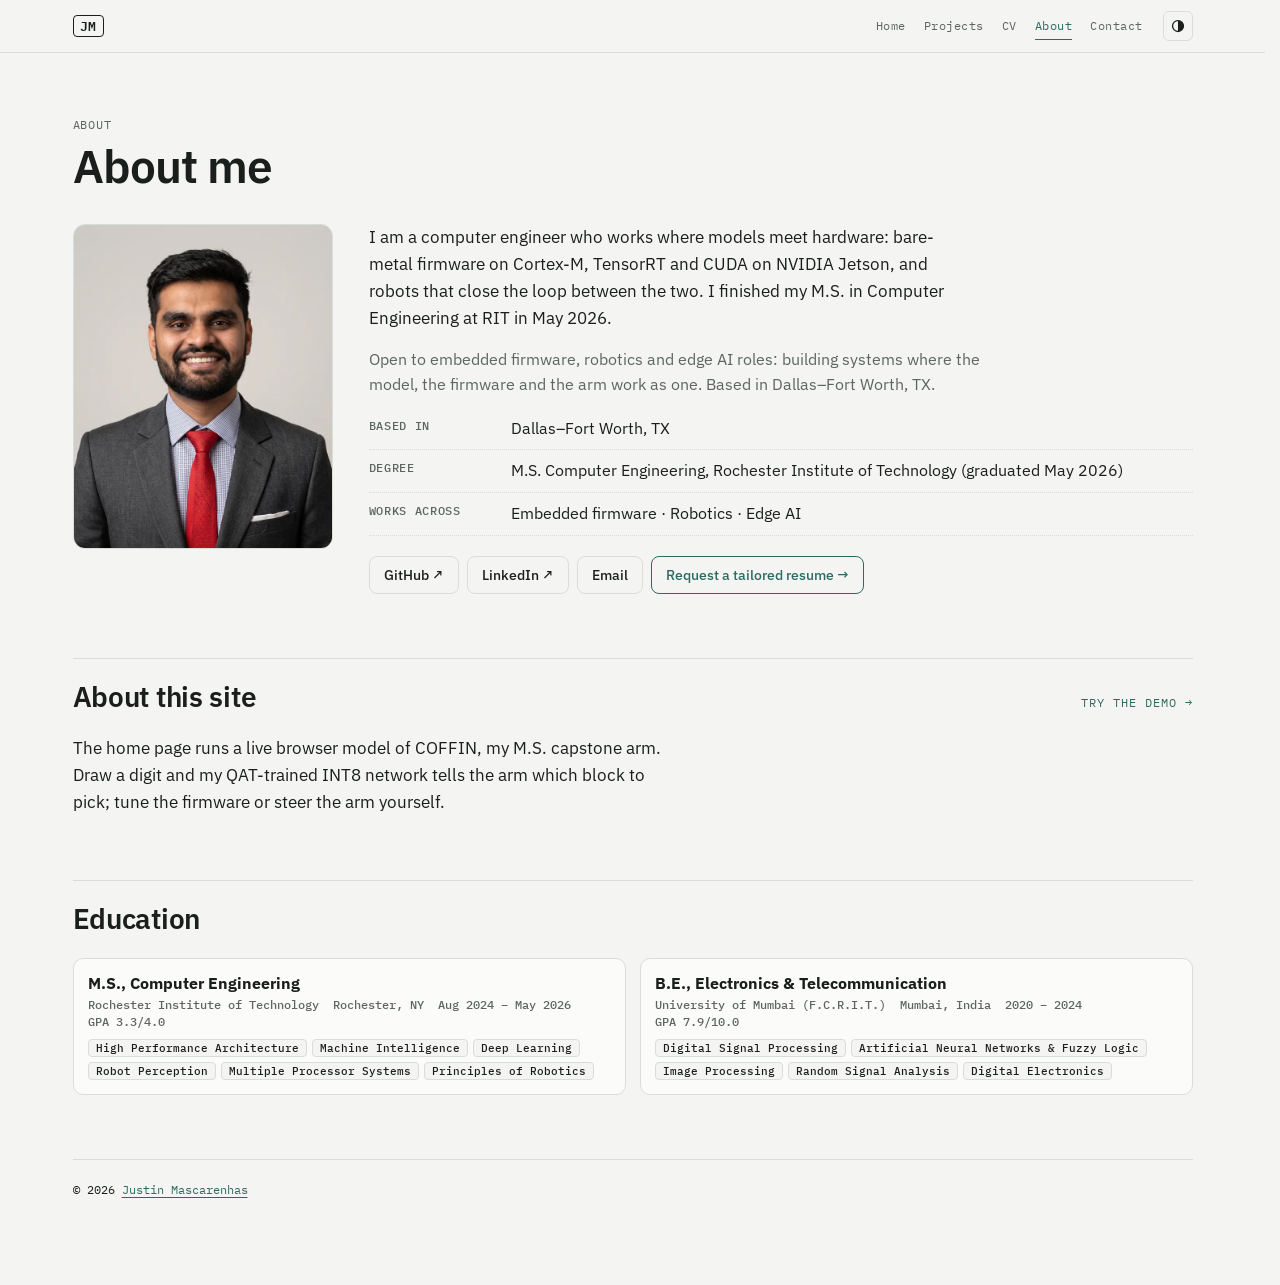
==== commit 3ad793b1: "Resumes on request instead of PDF downloads; light theme by default The three track PDFs are no long" ====
--- a/about/index.html
+++ b/about/index.html
@@ -1,5 +1,5 @@
 <!doctype html>
-<html lang="en" data-focus="system">
+<html lang="en" data-focus="system" data-theme="light">
 <head>
 <meta charset="utf-8">
 <meta name="viewport" content="width=device-width, initial-scale=1">
@@ -19,14 +19,13 @@
 <meta name="twitter:title" content="About · Justin Mascarenhas">
 <meta name="twitter:description" content="About Justin Mascarenhas, a computer engineer working across embedded firmware, robotics and edge AI, based in Dallas–Fort Worth, TX.">
 <meta name="twitter:image" content="https://justinmascarenhas.com/assets/img/og-image.png">
-<meta name="theme-color" content="#f4f5f2" media="(prefers-color-scheme: light)">
-<meta name="theme-color" content="#111413" media="(prefers-color-scheme: dark)">
+<meta name="theme-color" content="#f4f5f2">
 <link rel="icon" href="/favicon.svg" type="image/svg+xml">
 <script>try{var t=localStorage.getItem("jm-theme");if(t)document.documentElement.setAttribute("data-theme",t)}catch(e){}</script>
 <link rel="preconnect" href="https://fonts.googleapis.com">
 <link rel="preconnect" href="https://fonts.gstatic.com" crossorigin>
 <link rel="stylesheet" href="https://fonts.googleapis.com/css2?family=IBM+Plex+Mono:wght@400;500;600&family=IBM+Plex+Sans:wght@400;500;600&display=swap">
-<link rel="stylesheet" href="/assets/css/site.css?v=68e32e24">
+<link rel="stylesheet" href="/assets/css/site.css?v=94d5d3ed">
 <script type="application/ld+json">
 {"@context":"https://schema.org","@type":"Person","name":"Justin Mascarenhas","url":"https://justinmascarenhas.com/","sameAs":["https://www.linkedin.com/in/justinmascarenhas/","https://github.com/Jkdxbns"],"alumniOf":{"@type":"CollegeOrUniversity","name":"Rochester Institute of Technology"}}
 </script>
@@ -84,8 +83,8 @@
 
 <noscript><p class="wrap">The live demos and project lists need JavaScript. Email: jmascarenhas1998@gmail.com · <a href="https://www.linkedin.com/in/justinmascarenhas/">LinkedIn</a> · <a href="https://github.com/Jkdxbns">GitHub</a></p></noscript>
 
-<script src="/assets/data/content.js?v=7804a0d4"></script>
-<script src="/assets/js/theme.js?v=f0f8a6a8"></script>
-<script src="/assets/js/site.js?v=393de1bf"></script>
+<script src="/assets/data/content.js?v=bc781bf8"></script>
+<script src="/assets/js/theme.js?v=11fe7816"></script>
+<script src="/assets/js/site.js?v=c1e7e31f"></script>
 </body>
 </html>
--- a/assets/css/site.css
+++ b/assets/css/site.css
@@ -48,6 +48,8 @@
 /* the Resume slot keeps its width when its PDF is missing, so switching focus never moves the buttons */
 .ctas #resume{text-align:center}
 .ctas #resume[hidden]{display:inline-block!important;visibility:hidden}
+.fsw-h{display:flex;flex-wrap:wrap;align-items:baseline;gap:2px 10px;margin-bottom:6px}
+.fsw-hint{font-size:12.5px;color:var(--muted)}
 .fsw{display:grid;grid-template-columns:repeat(4,minmax(0,1fr));border:1px solid var(--line);border-radius:8px;padding:3px;gap:3px;background:var(--panel);max-width:100%}
 .fsw button{font:500 13.5px var(--f-sans);border:0;background:none;color:var(--muted);padding:7px 12px;border-radius:6px;cursor:pointer;white-space:nowrap}
 .fsw button[aria-pressed="true"]{background:var(--fg);color:var(--bg)}
@@ -90,7 +92,8 @@
 .disp{position:relative}
 .strip{border-top:1px solid var(--line);padding:9px 12px 10px;font-family:var(--f-mono);font-size:12px}
 #p-edge{grid-area:edge} #p-arm{grid-area:arm} #p-fw{grid-area:fw}
-#p-edge .disp{height:380px}
+#p-edge .disp{height:422px}  /* = Move's ground line (its canvas puts the table 30px above a 452px display) */
+#p-edge .strip{height:30px;padding:0 12px;display:flex;align-items:center}
 #p-arm .disp{height:452px}
 @media (max-width:900px){#p-arm .disp{height:340px}#p-edge .disp{height:340px}}
 
@@ -107,6 +110,7 @@
 @media (max-width:520px){.hdr-r #hint{display:none}}
 #stage{cursor:crosshair;touch-action:pan-y}
 #stage.over-block,#stage.over-cam{cursor:pointer}
+.panel.locked #stage,.panel.locked #stage.over-block,.panel.locked #stage.over-cam{cursor:not-allowed}  /* beats the id-level crosshair/pointer while the arm is locked */
 #stage canvas{display:block;width:100%;height:100%}
 .warn{position:absolute;left:50%;top:44%;transform:translate(-50%,-50%) scale(.96);display:grid;gap:2px;justify-items:center;text-align:center;background:var(--danger-soft);border:1px solid var(--danger);color:var(--danger);border-radius:6px;padding:7px 12px;font-family:var(--f-mono);font-size:11.5px;pointer-events:none;opacity:0;transition:opacity .15s,transform .15s;max-width:calc(100% - 24px)}
 .warn.on{opacity:1;transform:translate(-50%,-50%) scale(1)}
@@ -120,8 +124,9 @@
 .seg{display:inline-flex;border:1px solid var(--line);border-radius:6px;overflow:hidden;flex:none}
 .seg button{font:500 11.5px var(--f-mono);border:0;background:none;color:var(--muted);padding:4px 9px;cursor:pointer}
 .seg button[aria-pressed="true"]{background:var(--accent);color:var(--bg)}
-.edge{display:grid;grid-template-rows:auto minmax(0,1fr);gap:10px;padding:12px;height:100%}
-.etop{display:grid;grid-template-columns:184px minmax(0,1fr);gap:14px;align-items:start}
+.edge{display:grid;grid-template-rows:auto minmax(0,1fr);gap:16px;padding:14px 12px;height:100%}
+.etop{display:grid;grid-template-columns:184px minmax(0,1fr);gap:14px;align-items:stretch}
+.eres{display:flex;flex-direction:column;min-width:0}
 @media (max-width:420px){.etop{grid-template-columns:150px minmax(0,1fr)}}
 .pad{position:relative;width:100%;aspect-ratio:1;border:2px solid var(--accent);border-radius:8px;background:var(--bg);touch-action:none;cursor:crosshair;overflow:hidden}
 .pad canvas{display:block;width:100%;height:100%}
@@ -137,7 +142,10 @@
 .digit.wait{color:var(--line)}
 .conf{font-family:var(--f-mono);font-size:11.5px;color:var(--muted)}
 .cmdout{font-family:var(--f-mono);font-size:12px;color:var(--warm);margin-top:6px;min-height:1.4em}
-.clearbtn{margin-top:10px;font-size:12px;padding:5px 14px}
+/* Clear: full width of the result column, level with the pad's bottom edge, accent so visitors find it */
+.clearbtn{margin-top:auto;width:100%;font:600 13.5px var(--f-mono);letter-spacing:.04em;padding:10px 12px;border-radius:8px;
+  color:var(--accent);background:var(--accent-soft);border:1.5px solid var(--accent);transition:background .15s,color .15s}
+.clearbtn:hover{background:var(--accent);color:var(--bg);border-color:var(--accent)}
 .net{position:relative;min-height:0;min-width:0}
 .net canvas{display:block;width:100%}
 .tip{position:absolute;pointer-events:none;background:var(--fg);color:var(--bg);font-family:var(--f-mono);font-size:11px;line-height:1.5;padding:8px 9px;border-radius:6px;transform:translate(-50%,calc(-100% - 12px));opacity:0;transition:opacity .12s;white-space:nowrap;z-index:2;display:grid;gap:6px;justify-items:start}
@@ -369,9 +377,6 @@
 .ct-copy{margin-left:auto;flex:none;font:500 11.5px var(--f-mono);border:1px solid var(--line);background:none;color:var(--fg);border-radius:6px;padding:4px 9px;cursor:pointer}
 .ct-copy:hover{border-color:var(--accent);color:var(--accent)}
 .copied{position:absolute;right:20px;bottom:5px;font:500 11px var(--f-mono);color:var(--accent)}
-.ct-res a{color:var(--muted);text-decoration:none;border-bottom:1px dotted var(--line)}
-.ct-res a:hover{color:var(--fg)}
-.ct-res a.cur{color:var(--accent);font-weight:600;border-bottom-color:var(--accent)}
 .ct-art{width:100%;height:auto;color:var(--accent);margin-bottom:6px}
 .foot{margin-top:64px;padding-block:22px 32px;border-top:1px solid var(--line);display:grid;gap:10px;color:var(--muted)}
 .foot span:first-child{font-size:15px;color:var(--fg)}
@@ -476,3 +481,30 @@
 .cvt-meta{font:11.5px var(--f-mono);color:var(--muted);margin:4px 0 8px}
 .cvt p{margin:0;font-size:13.5px;line-height:1.55;color:var(--muted);display:-webkit-box;-webkit-line-clamp:3;-webkit-box-orient:vertical;overflow:hidden}
 @media (prefers-reduced-motion:reduce){.cvt:hover{transform:none}}
+/* contact form */
+.ct-open{margin-top:16px;font:600 15px var(--f-sans);padding:11px 16px;border-radius:8px;color:var(--accent);background:var(--accent-soft);border:1.5px solid var(--accent)}
+.ct-open:hover{background:var(--accent);color:var(--bg)}
+.cf{margin-top:22px;padding:26px 26px 22px;border:1px solid var(--line);border-radius:12px;background:var(--panel);display:grid;gap:18px;scroll-margin-top:72px}
+@media (max-width:520px){.cf{padding:20px 16px}}
+.cf-h{margin:0;font-size:clamp(20px,2.4vw,24px);line-height:1.25;letter-spacing:-.01em;font-weight:600}
+.cf-row{display:grid;grid-template-columns:repeat(2,minmax(0,1fr));gap:18px}
+@media (max-width:620px){.cf-row{grid-template-columns:minmax(0,1fr)}}
+.cf-f{display:grid;gap:7px;min-width:0}
+.cf-f>span,.cf-topic legend{font-family:var(--f-mono);font-size:12px;letter-spacing:.08em;text-transform:uppercase;color:var(--muted)}  /* = .label */
+.cf-f input,.cf-f textarea{font:15px/1.5 var(--f-sans);color:var(--fg);background:var(--bg);border:1px solid var(--line);border-radius:8px;padding:11px 14px;width:100%;box-sizing:border-box}
+.cf-f textarea{resize:vertical;min-height:130px}
+.cf-f input::placeholder,.cf-f textarea::placeholder{color:var(--muted);opacity:.75}
+.cf-f input:focus,.cf-f textarea:focus{outline:2px solid var(--accent);outline-offset:1px;border-color:var(--accent)}
+.cf-topic{border:0;margin:0;padding:0;display:grid;gap:9px}
+.cf-topic legend{padding:0;margin-bottom:9px}
+.cf-chips{display:flex;flex-wrap:wrap;gap:8px}
+.cf-hp{position:absolute;left:-9999px;width:1px;height:1px;opacity:0}
+.cf-send{display:flex;flex-wrap:wrap;align-items:center;gap:10px 18px}
+.cf-btn{font:600 15px var(--f-sans);padding:11px 16px;border-radius:8px;background:var(--accent);color:var(--bg);border-color:var(--accent)}  /* same as the hero Resume CTA */
+.cf-btn:hover{filter:brightness(1.08)}
+.cf-btn:disabled{opacity:.6;cursor:progress}
+.cf-alt{font-size:13.5px;color:var(--muted)}
+.cf-alt a{color:var(--fg)}
+.cf-status{margin:0;font-size:14px;min-height:1.4em}
+.cf-status.ok{color:var(--accent)}
+.cf-status.err{color:var(--danger,#b4442c)}
